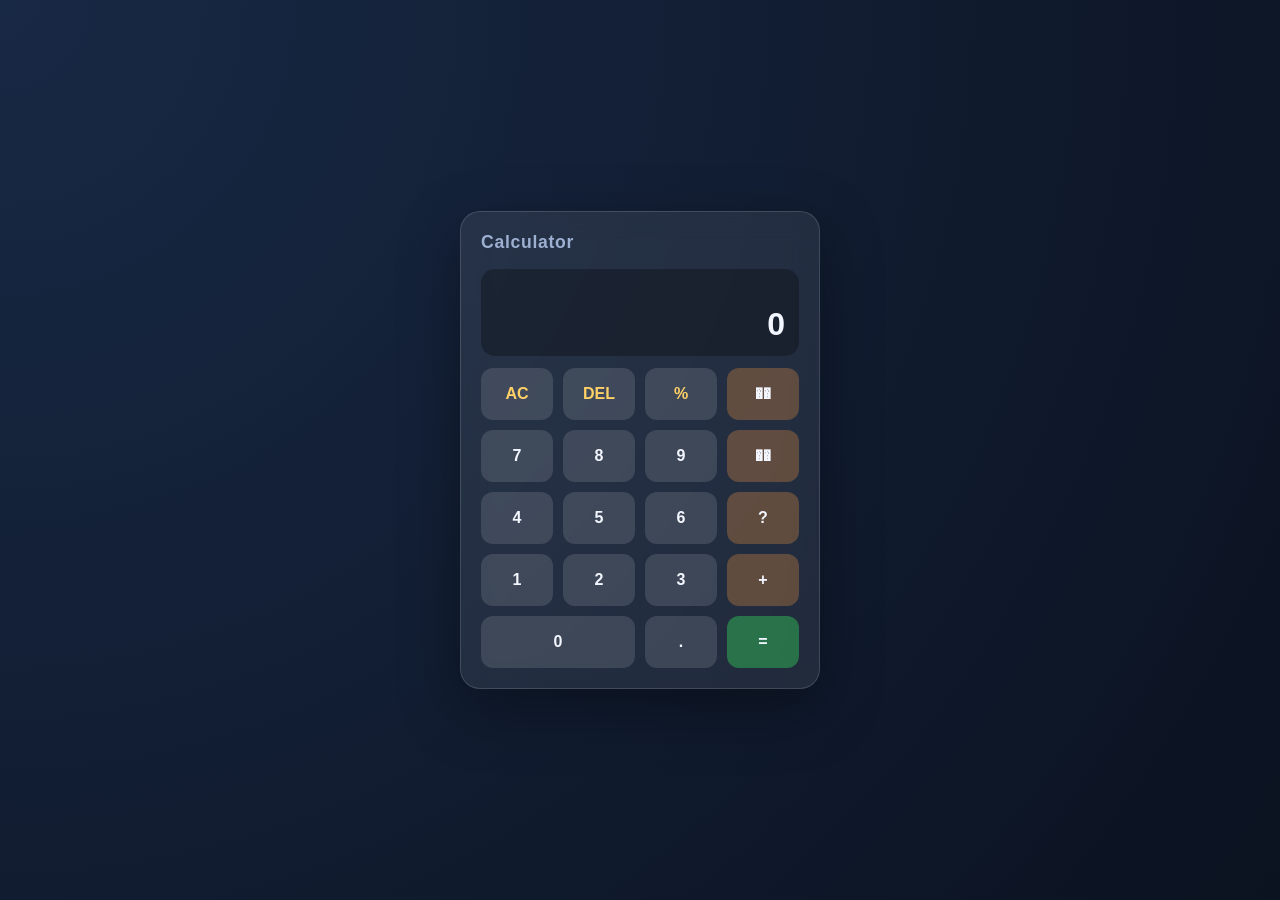
==== index.html @ ff872856 "Build calculator app and add Vercel static config" ====
<!doctype html>
<html lang="ko">
<head>
  <meta charset="UTF-8" />
  <meta name="viewport" content="width=device-width, initial-scale=1.0" />
  <title>Calculator</title>
  <link rel="stylesheet" href="style.css" />
</head>
<body>
  <main class="page">
    <section class="calc" aria-label="Calculator">
      <h1>Calculator</h1>
      <div class="display-wrap">
        <div id="history" class="history" aria-live="polite"></div>
        <input id="display" class="display" type="text" value="0" readonly />
      </div>
      <div class="keys" role="group" aria-label="Calculator buttons">
        <button data-action="clear" class="btn func">AC</button>
        <button data-action="delete" class="btn func">DEL</button>
        <button data-value="%" class="btn func">%</button>
        <button data-value="/" class="btn op">��</button>

        <button data-value="7" class="btn">7</button>
        <button data-value="8" class="btn">8</button>
        <button data-value="9" class="btn">9</button>
        <button data-value="*" class="btn op">��</button>

        <button data-value="4" class="btn">4</button>
        <button data-value="5" class="btn">5</button>
        <button data-value="6" class="btn">6</button>
        <button data-value="-" class="btn op">?</button>

        <button data-value="1" class="btn">1</button>
        <button data-value="2" class="btn">2</button>
        <button data-value="3" class="btn">3</button>
        <button data-value="+" class="btn op">+</button>

        <button data-value="0" class="btn zero">0</button>
        <button data-value="." class="btn">.</button>
        <button data-action="equals" class="btn eq">=</button>
      </div>
    </section>
  </main>
  <script src="script.js"></script>
</body>
</html>
---- style.css ----
:root {
  --bg-1: #0b1220;
  --bg-2: #182945;
  --card: rgba(255, 255, 255, 0.08);
  --text: #f3f6ff;
  --muted: #9db0d1;
  --btn: rgba(255, 255, 255, 0.12);
  --btn-hover: rgba(255, 255, 255, 0.2);
  --op: #ff9f43;
  --eq: #34c759;
}

* { box-sizing: border-box; }

body {
  margin: 0;
  min-height: 100vh;
  font-family: "Segoe UI", "Noto Sans KR", sans-serif;
  color: var(--text);
  background: radial-gradient(circle at top left, var(--bg-2), var(--bg-1));
}

.page {
  min-height: 100vh;
  display: grid;
  place-items: center;
  padding: 24px;
}

.calc {
  width: min(100%, 360px);
  padding: 20px;
  border-radius: 20px;
  background: var(--card);
  backdrop-filter: blur(14px);
  border: 1px solid rgba(255, 255, 255, 0.14);
  box-shadow: 0 20px 60px rgba(0, 0, 0, 0.35);
}

h1 {
  margin: 0 0 16px;
  font-size: 1.1rem;
  letter-spacing: 0.04em;
  color: var(--muted);
}

.display-wrap {
  margin-bottom: 12px;
  padding: 12px;
  border-radius: 14px;
  background: rgba(0, 0, 0, 0.28);
}

.history {
  min-height: 20px;
  text-align: right;
  color: var(--muted);
  font-size: 0.85rem;
  margin-bottom: 4px;
  overflow: hidden;
  text-overflow: ellipsis;
}

.display {
  width: 100%;
  border: 0;
  background: transparent;
  color: var(--text);
  text-align: right;
  font-size: 2rem;
  font-weight: 700;
}

.display:focus { outline: none; }

.keys {
  display: grid;
  grid-template-columns: repeat(4, 1fr);
  gap: 10px;
}

.btn {
  border: 0;
  border-radius: 12px;
  height: 52px;
  font-size: 1rem;
  font-weight: 600;
  color: var(--text);
  background: var(--btn);
  cursor: pointer;
  transition: transform 0.06s ease, background 0.18s ease;
}

.btn:hover { background: var(--btn-hover); }
.btn:active { transform: scale(0.97); }

.func { color: #ffd166; }
.op { background: color-mix(in srgb, var(--op) 28%, transparent); }
.eq { background: color-mix(in srgb, var(--eq) 45%, transparent); }
.zero { grid-column: span 2; }

@media (max-width: 380px) {
  .calc { padding: 14px; }
  .btn { height: 48px; }
}
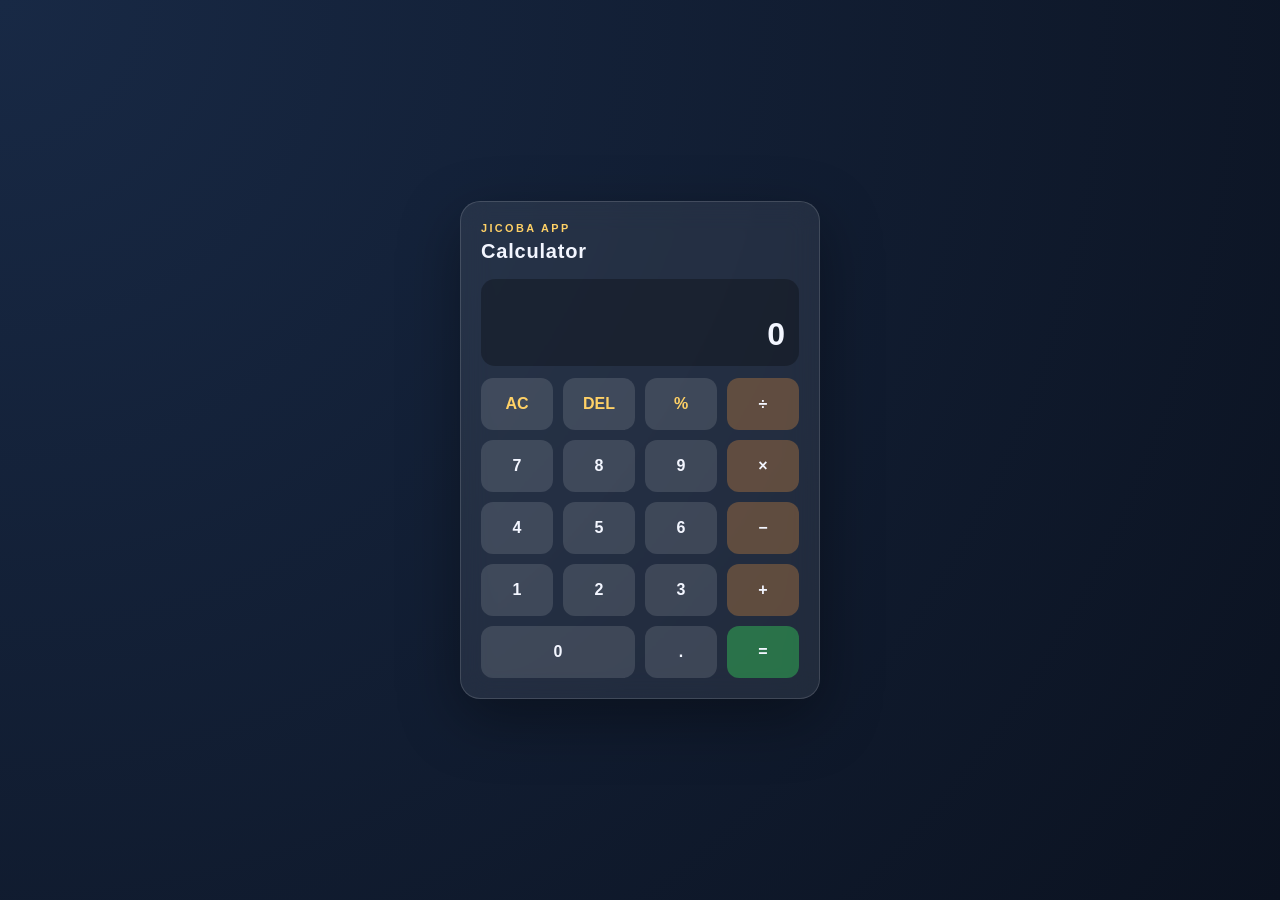
==== commit 1753dc20: "Add branded title section to calculator" ====
--- a/index.html
+++ b/index.html
@@ -1,15 +1,18 @@
-<!doctype html>
+﻿<!doctype html>
 <html lang="ko">
 <head>
   <meta charset="UTF-8" />
   <meta name="viewport" content="width=device-width, initial-scale=1.0" />
-  <title>Calculator</title>
+  <title>Jicoba Calculator</title>
   <link rel="stylesheet" href="style.css" />
 </head>
 <body>
   <main class="page">
     <section class="calc" aria-label="Calculator">
-      <h1>Calculator</h1>
+      <header class="title-wrap">
+        <p class="eyebrow">JICOBA APP</p>
+        <h1>Calculator</h1>
+      </header>
       <div class="display-wrap">
         <div id="history" class="history" aria-live="polite"></div>
         <input id="display" class="display" type="text" value="0" readonly />
@@ -18,17 +21,17 @@
         <button data-action="clear" class="btn func">AC</button>
         <button data-action="delete" class="btn func">DEL</button>
         <button data-value="%" class="btn func">%</button>
-        <button data-value="/" class="btn op">��</button>
+        <button data-value="/" class="btn op">÷</button>
 
         <button data-value="7" class="btn">7</button>
         <button data-value="8" class="btn">8</button>
         <button data-value="9" class="btn">9</button>
-        <button data-value="*" class="btn op">��</button>
+        <button data-value="*" class="btn op">×</button>
 
         <button data-value="4" class="btn">4</button>
         <button data-value="5" class="btn">5</button>
         <button data-value="6" class="btn">6</button>
-        <button data-value="-" class="btn op">?</button>
+        <button data-value="-" class="btn op">−</button>
 
         <button data-value="1" class="btn">1</button>
         <button data-value="2" class="btn">2</button>
--- a/style.css
+++ b/style.css
@@ -1,4 +1,4 @@
-:root {
+﻿:root {
   --bg-1: #0b1220;
   --bg-2: #182945;
   --card: rgba(255, 255, 255, 0.08);
@@ -37,11 +37,23 @@
   box-shadow: 0 20px 60px rgba(0, 0, 0, 0.35);
 }
 
+.title-wrap {
+  margin: 0 0 16px;
+}
+
+.eyebrow {
+  margin: 0 0 6px;
+  font-size: 0.68rem;
+  letter-spacing: 0.22em;
+  color: #ffd166;
+  font-weight: 700;
+}
+
 h1 {
-  margin: 0 0 16px;
-  font-size: 1.1rem;
+  margin: 0;
+  font-size: 1.25rem;
   letter-spacing: 0.04em;
-  color: var(--muted);
+  color: var(--text);
 }
 
 .display-wrap {
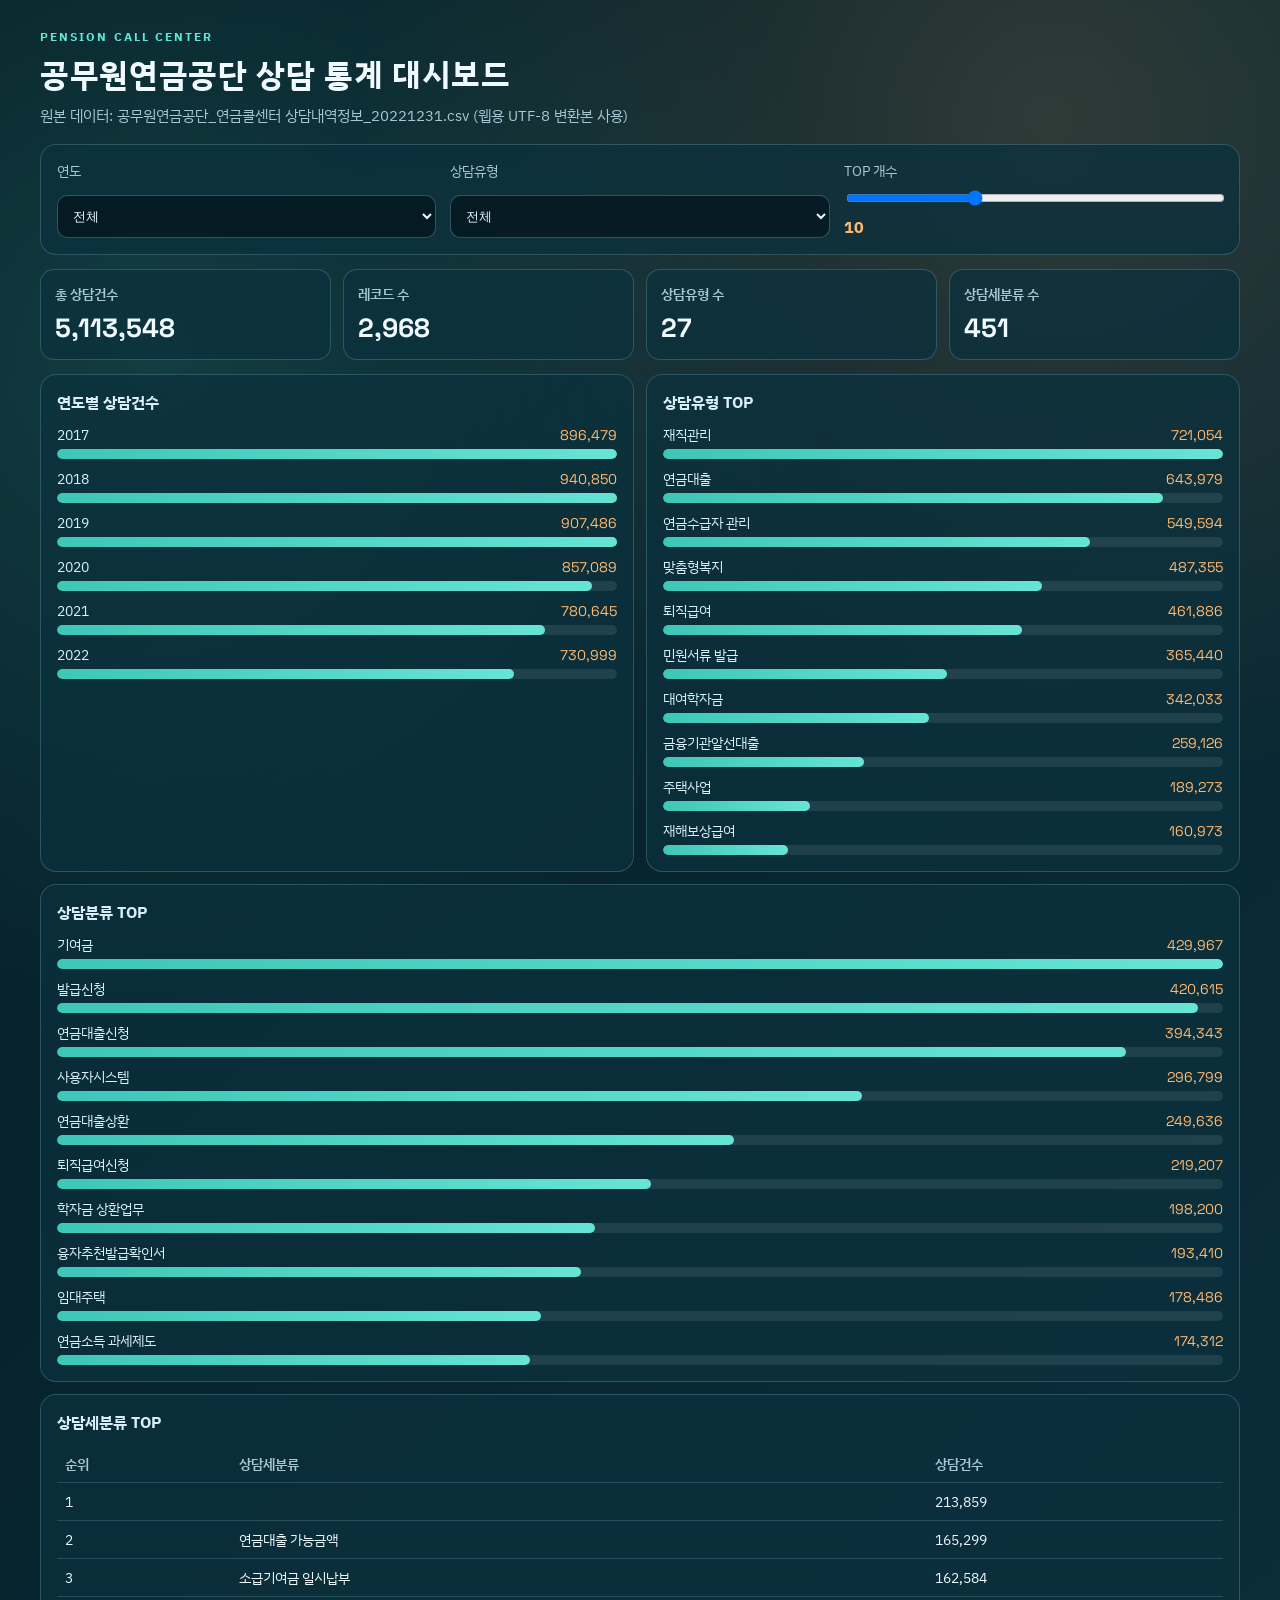
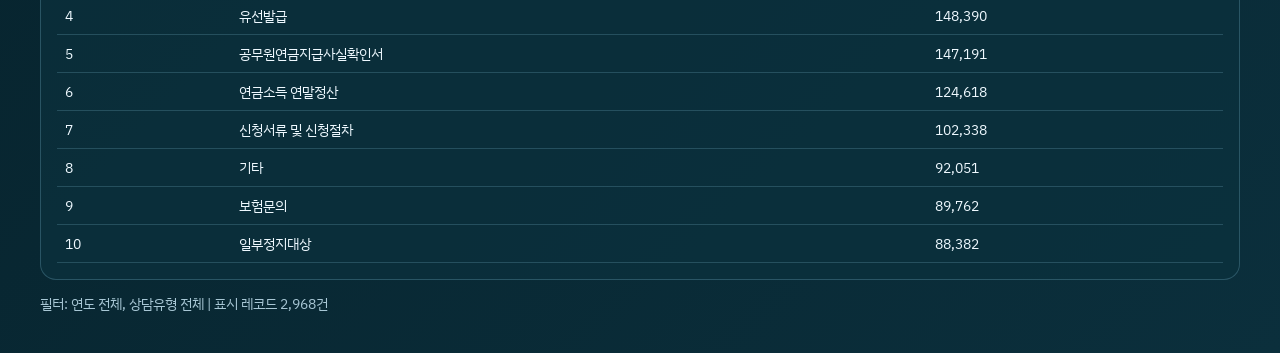
==== commit 72d6607e: "Build pension call center dashboard from CSV data" ====
--- a/index.html
+++ b/index.html
@@ -3,47 +3,85 @@
 <head>
   <meta charset="UTF-8" />
   <meta name="viewport" content="width=device-width, initial-scale=1.0" />
-  <title>Jicoba Calculator</title>
+  <title>공무원연금공단 상담 통계 대시보드</title>
   <link rel="stylesheet" href="style.css" />
 </head>
 <body>
-  <main class="page">
-    <section class="calc" aria-label="Calculator">
-      <header class="title-wrap">
-        <p class="eyebrow">JICOBA APP</p>
-        <h1>Calculator</h1>
-      </header>
-      <div class="display-wrap">
-        <div id="history" class="history" aria-live="polite"></div>
-        <input id="display" class="display" type="text" value="0" readonly />
+  <main class="dashboard">
+    <header class="hero reveal">
+      <p class="eyebrow">PENSION CALL CENTER</p>
+      <h1>공무원연금공단 상담 통계 대시보드</h1>
+      <p class="hero-sub">원본 데이터: 공무원연금공단_연금콜센터 상담내역정보_20221231.csv (웹용 UTF-8 변환본 사용)</p>
+    </header>
+
+    <section class="panel filters reveal delay-1" aria-label="필터 영역">
+      <div class="field">
+        <label for="yearFilter">연도</label>
+        <select id="yearFilter"></select>
       </div>
-      <div class="keys" role="group" aria-label="Calculator buttons">
-        <button data-action="clear" class="btn func">AC</button>
-        <button data-action="delete" class="btn func">DEL</button>
-        <button data-value="%" class="btn func">%</button>
-        <button data-value="/" class="btn op">÷</button>
-
-        <button data-value="7" class="btn">7</button>
-        <button data-value="8" class="btn">8</button>
-        <button data-value="9" class="btn">9</button>
-        <button data-value="*" class="btn op">×</button>
-
-        <button data-value="4" class="btn">4</button>
-        <button data-value="5" class="btn">5</button>
-        <button data-value="6" class="btn">6</button>
-        <button data-value="-" class="btn op">−</button>
-
-        <button data-value="1" class="btn">1</button>
-        <button data-value="2" class="btn">2</button>
-        <button data-value="3" class="btn">3</button>
-        <button data-value="+" class="btn op">+</button>
-
-        <button data-value="0" class="btn zero">0</button>
-        <button data-value="." class="btn">.</button>
-        <button data-action="equals" class="btn eq">=</button>
+      <div class="field">
+        <label for="typeFilter">상담유형</label>
+        <select id="typeFilter"></select>
+      </div>
+      <div class="field">
+        <label for="topN">TOP 개수</label>
+        <input id="topN" type="range" min="5" max="20" value="10" />
+        <span id="topNValue">10</span>
       </div>
     </section>
+
+    <section class="kpis reveal delay-2" aria-label="핵심 지표">
+      <article class="kpi-card">
+        <h2>총 상담건수</h2>
+        <p id="kpiTotal" class="kpi-value">-</p>
+      </article>
+      <article class="kpi-card">
+        <h2>레코드 수</h2>
+        <p id="kpiRows" class="kpi-value">-</p>
+      </article>
+      <article class="kpi-card">
+        <h2>상담유형 수</h2>
+        <p id="kpiTypes" class="kpi-value">-</p>
+      </article>
+      <article class="kpi-card">
+        <h2>상담세분류 수</h2>
+        <p id="kpiSubTypes" class="kpi-value">-</p>
+      </article>
+    </section>
+
+    <section class="grid reveal delay-3">
+      <article class="panel chart-panel">
+        <h2>연도별 상담건수</h2>
+        <div id="yearBars" class="bar-list"></div>
+      </article>
+      <article class="panel chart-panel">
+        <h2>상담유형 TOP</h2>
+        <div id="typeBars" class="bar-list"></div>
+      </article>
+      <article class="panel chart-panel wide">
+        <h2>상담분류 TOP</h2>
+        <div id="classBars" class="bar-list"></div>
+      </article>
+      <article class="panel chart-panel wide">
+        <h2>상담세분류 TOP</h2>
+        <div class="table-wrap">
+          <table>
+            <thead>
+              <tr>
+                <th>순위</th>
+                <th>상담세분류</th>
+                <th>상담건수</th>
+              </tr>
+            </thead>
+            <tbody id="subtypeTable"></tbody>
+          </table>
+        </div>
+      </article>
+    </section>
+
+    <p id="status" class="status">데이터를 불러오는 중...</p>
   </main>
+
   <script src="script.js"></script>
 </body>
 </html>
--- a/style.css
+++ b/style.css
@@ -1,117 +1,273 @@
-﻿:root {
-  --bg-1: #0b1220;
-  --bg-2: #182945;
-  --card: rgba(255, 255, 255, 0.08);
-  --text: #f3f6ff;
-  --muted: #9db0d1;
-  --btn: rgba(255, 255, 255, 0.12);
-  --btn-hover: rgba(255, 255, 255, 0.2);
-  --op: #ff9f43;
-  --eq: #34c759;
-}
-
-* { box-sizing: border-box; }
+﻿@import url("https://fonts.googleapis.com/css2?family=IBM+Plex+Sans+KR:wght@400;600;700&family=Space+Grotesk:wght@600;700&display=swap");
+
+:root {
+  --bg-a: #041c24;
+  --bg-b: #0b2f3c;
+  --panel: rgba(11, 49, 61, 0.74);
+  --panel-border: rgba(148, 211, 235, 0.23);
+  --text: #eff9ff;
+  --muted: #a8c7d5;
+  --accent: #5eead4;
+  --accent-2: #ffb870;
+  --bar: #3dc7b6;
+  --bar-soft: rgba(255, 255, 255, 0.09);
+}
+
+* {
+  box-sizing: border-box;
+}
 
 body {
   margin: 0;
   min-height: 100vh;
-  font-family: "Segoe UI", "Noto Sans KR", sans-serif;
+  font-family: "IBM Plex Sans KR", "Malgun Gothic", sans-serif;
   color: var(--text);
-  background: radial-gradient(circle at top left, var(--bg-2), var(--bg-1));
-}
-
-.page {
-  min-height: 100vh;
-  display: grid;
-  place-items: center;
-  padding: 24px;
-}
-
-.calc {
-  width: min(100%, 360px);
-  padding: 20px;
-  border-radius: 20px;
-  background: var(--card);
-  backdrop-filter: blur(14px);
-  border: 1px solid rgba(255, 255, 255, 0.14);
-  box-shadow: 0 20px 60px rgba(0, 0, 0, 0.35);
-}
-
-.title-wrap {
-  margin: 0 0 16px;
+  background:
+    radial-gradient(circle at 12% 18%, rgba(94, 234, 212, 0.15), transparent 35%),
+    radial-gradient(circle at 82% 6%, rgba(255, 184, 112, 0.16), transparent 33%),
+    linear-gradient(135deg, var(--bg-a), var(--bg-b));
+}
+
+.dashboard {
+  width: min(1200px, 100% - 32px);
+  margin: 28px auto 40px;
+}
+
+.hero {
+  margin-bottom: 18px;
 }
 
 .eyebrow {
-  margin: 0 0 6px;
-  font-size: 0.68rem;
-  letter-spacing: 0.22em;
-  color: #ffd166;
+  margin: 0 0 8px;
+  color: var(--accent);
+  letter-spacing: 0.18em;
   font-weight: 700;
+  font-size: 0.72rem;
 }
 
 h1 {
   margin: 0;
-  font-size: 1.25rem;
-  letter-spacing: 0.04em;
+  font-family: "Space Grotesk", "IBM Plex Sans KR", sans-serif;
+  font-size: clamp(1.2rem, 2.7vw, 2rem);
+  letter-spacing: 0.02em;
+}
+
+.hero-sub {
+  margin: 10px 0 0;
+  color: var(--muted);
+  font-size: 0.92rem;
+}
+
+.panel {
+  background: var(--panel);
+  border: 1px solid var(--panel-border);
+  border-radius: 16px;
+  padding: 16px;
+  backdrop-filter: blur(10px);
+}
+
+.filters {
+  display: grid;
+  gap: 14px;
+  grid-template-columns: repeat(3, minmax(0, 1fr));
+  margin-bottom: 14px;
+}
+
+.field {
+  display: grid;
+  gap: 8px;
+}
+
+label {
+  color: var(--muted);
+  font-size: 0.86rem;
+}
+
+select,
+input[type="range"] {
+  width: 100%;
+}
+
+select {
+  background: rgba(5, 23, 30, 0.8);
   color: var(--text);
-}
-
-.display-wrap {
-  margin-bottom: 12px;
-  padding: 12px;
+  border: 1px solid rgba(148, 211, 235, 0.3);
+  border-radius: 10px;
+  padding: 9px 11px;
+}
+
+#topNValue {
+  color: var(--accent-2);
+  font-weight: 700;
+}
+
+.kpis {
+  display: grid;
+  gap: 12px;
+  grid-template-columns: repeat(4, minmax(0, 1fr));
+  margin-bottom: 14px;
+}
+
+.kpi-card {
+  background: var(--panel);
+  border: 1px solid var(--panel-border);
   border-radius: 14px;
-  background: rgba(0, 0, 0, 0.28);
-}
-
-.history {
-  min-height: 20px;
-  text-align: right;
-  color: var(--muted);
-  font-size: 0.85rem;
-  margin-bottom: 4px;
+  padding: 14px;
+}
+
+.kpi-card h2 {
+  margin: 0;
+  font-size: 0.86rem;
+  color: var(--muted);
+  font-weight: 600;
+}
+
+.kpi-value {
+  margin: 8px 0 0;
+  font-size: clamp(1.1rem, 2.7vw, 1.65rem);
+  font-family: "Space Grotesk", sans-serif;
+  font-weight: 700;
+}
+
+.grid {
+  display: grid;
+  grid-template-columns: repeat(2, minmax(0, 1fr));
+  gap: 12px;
+}
+
+.wide {
+  grid-column: span 2;
+}
+
+.chart-panel h2 {
+  margin: 0 0 12px;
+  font-size: 0.98rem;
+  color: #d9eef8;
+}
+
+.bar-list {
+  display: grid;
+  gap: 10px;
+}
+
+.bar-row {
+  display: grid;
+  gap: 5px;
+}
+
+.bar-meta {
+  display: flex;
+  align-items: baseline;
+  justify-content: space-between;
+  gap: 12px;
+}
+
+.bar-label {
+  color: #daf1fb;
+  font-size: 0.88rem;
+}
+
+.bar-value {
+  color: var(--accent-2);
+  font-family: "Space Grotesk", sans-serif;
+  font-size: 0.88rem;
+}
+
+.bar-track {
+  height: 10px;
+  width: 100%;
+  background: var(--bar-soft);
+  border-radius: 999px;
   overflow: hidden;
-  text-overflow: ellipsis;
-}
-
-.display {
+}
+
+.bar-fill {
+  height: 100%;
+  border-radius: 999px;
+  background: linear-gradient(90deg, var(--bar), #66e4d6);
+  transform-origin: left center;
+  animation: grow 600ms ease both;
+}
+
+.table-wrap {
+  overflow-x: auto;
+}
+
+table {
   width: 100%;
-  border: 0;
-  background: transparent;
-  color: var(--text);
-  text-align: right;
-  font-size: 2rem;
-  font-weight: 700;
-}
-
-.display:focus { outline: none; }
-
-.keys {
-  display: grid;
-  grid-template-columns: repeat(4, 1fr);
-  gap: 10px;
-}
-
-.btn {
-  border: 0;
-  border-radius: 12px;
-  height: 52px;
-  font-size: 1rem;
+  border-collapse: collapse;
+  font-size: 0.9rem;
+}
+
+th,
+td {
+  padding: 9px 8px;
+  border-bottom: 1px solid rgba(148, 211, 235, 0.2);
+  text-align: left;
+}
+
+th {
+  color: var(--muted);
   font-weight: 600;
-  color: var(--text);
-  background: var(--btn);
-  cursor: pointer;
-  transition: transform 0.06s ease, background 0.18s ease;
-}
-
-.btn:hover { background: var(--btn-hover); }
-.btn:active { transform: scale(0.97); }
-
-.func { color: #ffd166; }
-.op { background: color-mix(in srgb, var(--op) 28%, transparent); }
-.eq { background: color-mix(in srgb, var(--eq) 45%, transparent); }
-.zero { grid-column: span 2; }
-
-@media (max-width: 380px) {
-  .calc { padding: 14px; }
-  .btn { height: 48px; }
-}
+}
+
+tbody tr:hover {
+  background: rgba(94, 234, 212, 0.08);
+}
+
+.status {
+  margin: 14px 0 0;
+  color: var(--muted);
+  font-size: 0.88rem;
+}
+
+.reveal {
+  opacity: 0;
+  transform: translateY(14px);
+  animation: reveal 700ms ease forwards;
+}
+
+.delay-1 { animation-delay: 90ms; }
+.delay-2 { animation-delay: 170ms; }
+.delay-3 { animation-delay: 240ms; }
+
+@keyframes reveal {
+  to {
+    opacity: 1;
+    transform: translateY(0);
+  }
+}
+
+@keyframes grow {
+  from { transform: scaleX(0); }
+  to { transform: scaleX(1); }
+}
+
+@media (max-width: 980px) {
+  .filters {
+    grid-template-columns: 1fr 1fr;
+  }
+
+  .kpis {
+    grid-template-columns: repeat(2, minmax(0, 1fr));
+  }
+}
+
+@media (max-width: 700px) {
+  .dashboard {
+    width: calc(100% - 20px);
+    margin-top: 16px;
+  }
+
+  .filters {
+    grid-template-columns: 1fr;
+  }
+
+  .grid {
+    grid-template-columns: 1fr;
+  }
+
+  .wide {
+    grid-column: span 1;
+  }
+}
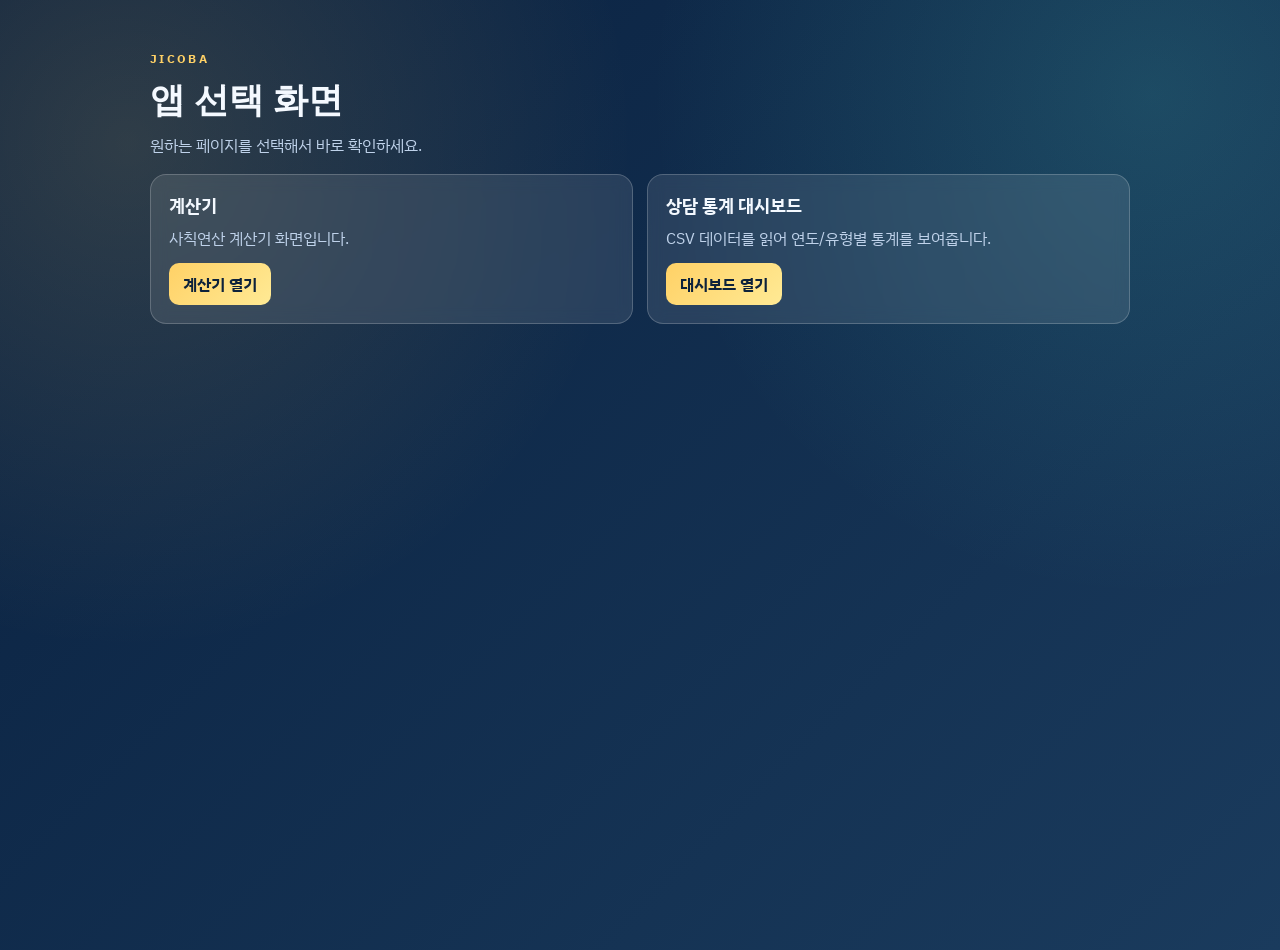
==== commit 10f6ed02: "Split app into home, calculator, and dashboard pages" ====
--- a/index.html
+++ b/index.html
@@ -3,85 +3,29 @@
 <head>
   <meta charset="UTF-8" />
   <meta name="viewport" content="width=device-width, initial-scale=1.0" />
-  <title>공무원연금공단 상담 통계 대시보드</title>
-  <link rel="stylesheet" href="style.css" />
+  <title>Jicoba Data Apps</title>
+  <link rel="stylesheet" href="home.css" />
 </head>
 <body>
-  <main class="dashboard">
-    <header class="hero reveal">
-      <p class="eyebrow">PENSION CALL CENTER</p>
-      <h1>공무원연금공단 상담 통계 대시보드</h1>
-      <p class="hero-sub">원본 데이터: 공무원연금공단_연금콜센터 상담내역정보_20221231.csv (웹용 UTF-8 변환본 사용)</p>
+  <main class="home">
+    <header class="hero">
+      <p class="eyebrow">JICOBA</p>
+      <h1>앱 선택 화면</h1>
+      <p class="desc">원하는 페이지를 선택해서 바로 확인하세요.</p>
     </header>
 
-    <section class="panel filters reveal delay-1" aria-label="필터 영역">
-      <div class="field">
-        <label for="yearFilter">연도</label>
-        <select id="yearFilter"></select>
-      </div>
-      <div class="field">
-        <label for="typeFilter">상담유형</label>
-        <select id="typeFilter"></select>
-      </div>
-      <div class="field">
-        <label for="topN">TOP 개수</label>
-        <input id="topN" type="range" min="5" max="20" value="10" />
-        <span id="topNValue">10</span>
-      </div>
-    </section>
-
-    <section class="kpis reveal delay-2" aria-label="핵심 지표">
-      <article class="kpi-card">
-        <h2>총 상담건수</h2>
-        <p id="kpiTotal" class="kpi-value">-</p>
+    <section class="card-grid" aria-label="앱 목록">
+      <article class="card">
+        <h2>계산기</h2>
+        <p>사칙연산 계산기 화면입니다.</p>
+        <a class="btn" href="/calculator">계산기 열기</a>
       </article>
-      <article class="kpi-card">
-        <h2>레코드 수</h2>
-        <p id="kpiRows" class="kpi-value">-</p>
-      </article>
-      <article class="kpi-card">
-        <h2>상담유형 수</h2>
-        <p id="kpiTypes" class="kpi-value">-</p>
-      </article>
-      <article class="kpi-card">
-        <h2>상담세분류 수</h2>
-        <p id="kpiSubTypes" class="kpi-value">-</p>
+      <article class="card">
+        <h2>상담 통계 대시보드</h2>
+        <p>CSV 데이터를 읽어 연도/유형별 통계를 보여줍니다.</p>
+        <a class="btn" href="/dashboard">대시보드 열기</a>
       </article>
     </section>
-
-    <section class="grid reveal delay-3">
-      <article class="panel chart-panel">
-        <h2>연도별 상담건수</h2>
-        <div id="yearBars" class="bar-list"></div>
-      </article>
-      <article class="panel chart-panel">
-        <h2>상담유형 TOP</h2>
-        <div id="typeBars" class="bar-list"></div>
-      </article>
-      <article class="panel chart-panel wide">
-        <h2>상담분류 TOP</h2>
-        <div id="classBars" class="bar-list"></div>
-      </article>
-      <article class="panel chart-panel wide">
-        <h2>상담세분류 TOP</h2>
-        <div class="table-wrap">
-          <table>
-            <thead>
-              <tr>
-                <th>순위</th>
-                <th>상담세분류</th>
-                <th>상담건수</th>
-              </tr>
-            </thead>
-            <tbody id="subtypeTable"></tbody>
-          </table>
-        </div>
-      </article>
-    </section>
-
-    <p id="status" class="status">데이터를 불러오는 중...</p>
   </main>
-
-  <script src="script.js"></script>
 </body>
 </html>
--- a/home.css
+++ b/home.css
@@ -0,0 +1,96 @@
+﻿@import url("https://fonts.googleapis.com/css2?family=Space+Grotesk:wght@600;700&family=IBM+Plex+Sans+KR:wght@400;600;700&display=swap");
+
+:root {
+  --bg-1: #09203f;
+  --bg-2: #1a3b5d;
+  --card: rgba(255, 255, 255, 0.1);
+  --card-border: rgba(255, 255, 255, 0.2);
+  --text: #f4f9ff;
+  --muted: #bfd2ea;
+  --accent: #ffd166;
+}
+
+* { box-sizing: border-box; }
+
+body {
+  margin: 0;
+  min-height: 100vh;
+  color: var(--text);
+  font-family: "IBM Plex Sans KR", "Malgun Gothic", sans-serif;
+  background:
+    radial-gradient(circle at 10% 15%, rgba(255, 209, 102, 0.15), transparent 36%),
+    radial-gradient(circle at 90% 10%, rgba(89, 234, 214, 0.15), transparent 35%),
+    linear-gradient(135deg, var(--bg-1), var(--bg-2));
+}
+
+.home {
+  width: min(980px, calc(100% - 28px));
+  margin: 50px auto;
+}
+
+.hero {
+  margin-bottom: 18px;
+}
+
+.eyebrow {
+  margin: 0 0 10px;
+  font-size: 0.72rem;
+  font-weight: 700;
+  letter-spacing: 0.2em;
+  color: var(--accent);
+}
+
+h1 {
+  margin: 0;
+  font-size: clamp(1.45rem, 3vw, 2.2rem);
+  font-family: "Space Grotesk", sans-serif;
+}
+
+.desc {
+  margin: 10px 0 0;
+  color: var(--muted);
+}
+
+.card-grid {
+  display: grid;
+  grid-template-columns: repeat(2, minmax(0, 1fr));
+  gap: 14px;
+}
+
+.card {
+  padding: 18px;
+  border-radius: 16px;
+  border: 1px solid var(--card-border);
+  background: var(--card);
+  backdrop-filter: blur(8px);
+}
+
+.card h2 {
+  margin: 0;
+  font-size: 1.1rem;
+}
+
+.card p {
+  margin: 10px 0 14px;
+  color: var(--muted);
+}
+
+.btn {
+  display: inline-block;
+  padding: 10px 14px;
+  border-radius: 10px;
+  text-decoration: none;
+  font-weight: 700;
+  color: #0d223b;
+  background: linear-gradient(135deg, #ffd166, #ffea95);
+}
+
+@media (max-width: 720px) {
+  .home {
+    margin-top: 26px;
+  }
+
+  .card-grid {
+    grid-template-columns: 1fr;
+  }
+}
